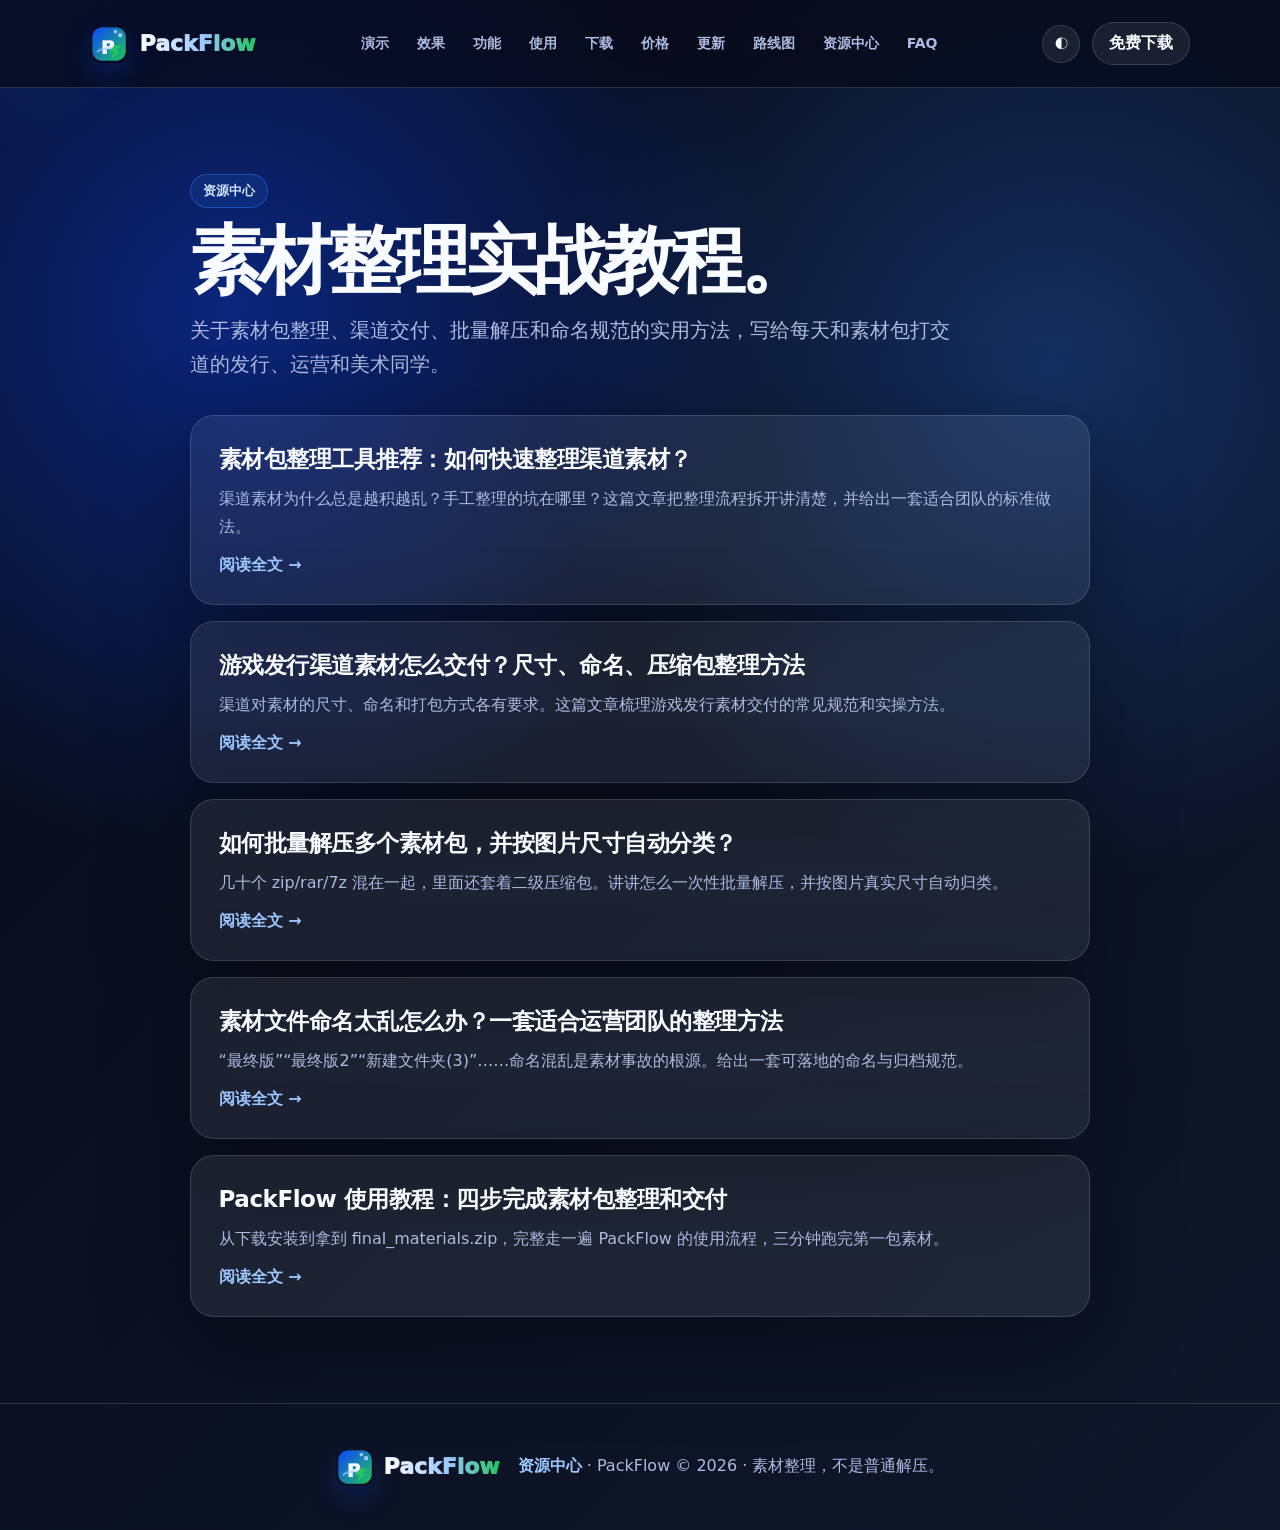
==== blog/index.html @ f9becc77 "Add blog resource center with five SEO tutorial articles - New /blog/ index plus 5 tutorial articles" ====
<!doctype html>
<html lang="zh-CN">
<head>
  <meta charset="utf-8" />
  <meta name="viewport" content="width=device-width, initial-scale=1" />
  <title>PackFlow 资源中心 - 素材整理、渠道交付与批量解压教程</title>
  <meta name="description" content="PackFlow 资源中心提供素材包整理、渠道素材交付、批量解压、图片尺寸分类、文件命名规范等教程，帮助游戏发行和运营团队提升素材交付效率。" />
  <meta name="keywords" content="素材整理教程,渠道素材交付,批量解压教程,图片尺寸分类,素材命名规范,PackFlow 资源中心" />
  <meta name="robots" content="index,follow" />
  <link rel="canonical" href="https://packflow.hnchpower.cn/blog" />
  <meta property="og:type" content="website" />
  <meta property="og:site_name" content="PackFlow" />
  <meta property="og:locale" content="zh_CN" />
  <meta property="og:title" content="PackFlow 资源中心 - 素材整理、渠道交付与批量解压教程" />
  <meta property="og:description" content="素材包整理、渠道素材交付、批量解压、图片尺寸分类、文件命名规范等实用教程。" />
  <meta property="og:url" content="https://packflow.hnchpower.cn/blog" />
  <meta property="og:image" content="https://packflow.hnchpower.cn/public/icon-512.png" />
  <meta name="twitter:card" content="summary" />
  <meta name="twitter:title" content="PackFlow 资源中心" />
  <meta name="twitter:description" content="素材整理、渠道交付与批量解压教程合集。" />
  <meta name="twitter:image" content="https://packflow.hnchpower.cn/public/icon-512.png" />
  <meta name="theme-color" content="#070b1a" />
  <link rel="icon" type="image/svg+xml" href="/public/favicon.svg" />
  <link rel="apple-touch-icon" href="/public/icon-512.png" />
  <link rel="stylesheet" href="/styles.css" />
  <script type="application/ld+json">
  {
    "@context": "https://schema.org",
    "@type": "CollectionPage",
    "name": "PackFlow 资源中心",
    "url": "https://packflow.hnchpower.cn/blog",
    "description": "素材包整理、渠道素材交付、批量解压、图片尺寸分类、文件命名规范等教程合集。",
    "inLanguage": "zh-CN",
    "isPartOf": { "@type": "WebSite", "name": "PackFlow", "url": "https://packflow.hnchpower.cn/" }
  }
  </script>
</head>
<body>
  <div class="cursor-glow" aria-hidden="true"></div>
  <header class="nav">
    <a class="brand" href="/" aria-label="PackFlow 首页"><img class="brand-icon" src="/public/icon-512.png" alt="" /><span class="brand-word">PackFlow</span></a>
    <nav class="nav-links">
      <a href="/#demo">演示</a><a href="/#result">效果</a><a href="/features">功能</a><a href="/guide">使用</a><a href="/download">下载</a><a href="/pricing">价格</a><a href="/changelog">更新</a><a href="/roadmap">路线图</a><a href="/blog">资源中心</a><a href="/faq">FAQ</a>
    </nav>
    <div class="nav-actions"><button id="themeToggle" class="icon-btn" aria-label="切换主题">◐</button><a class="btn small" href="/download">免费下载</a></div>
  </header>
  <main class="page">
    <p class="eyebrow">资源中心</p>
    <h1>素材整理实战教程。</h1>
    <p class="page-lead">关于素材包整理、渠道交付、批量解压和命名规范的实用方法，写给每天和素材包打交道的发行、运营和美术同学。</p>
    <div class="blog-list">
      <a href="/blog/material-package-sorting">
        <h2>素材包整理工具推荐：如何快速整理渠道素材？</h2>
        <p>渠道素材为什么总是越积越乱？手工整理的坑在哪里？这篇文章把整理流程拆开讲清楚，并给出一套适合团队的标准做法。</p>
        <span>阅读全文 →</span>
      </a>
      <a href="/blog/game-channel-material-delivery">
        <h2>游戏发行渠道素材怎么交付？尺寸、命名、压缩包整理方法</h2>
        <p>渠道对素材的尺寸、命名和打包方式各有要求。这篇文章梳理游戏发行素材交付的常见规范和实操方法。</p>
        <span>阅读全文 →</span>
      </a>
      <a href="/blog/batch-unzip-size-classify">
        <h2>如何批量解压多个素材包，并按图片尺寸自动分类？</h2>
        <p>几十个 zip/rar/7z 混在一起，里面还套着二级压缩包。讲讲怎么一次性批量解压，并按图片真实尺寸自动归类。</p>
        <span>阅读全文 →</span>
      </a>
      <a href="/blog/material-file-naming">
        <h2>素材文件命名太乱怎么办？一套适合运营团队的整理方法</h2>
        <p>“最终版”“最终版2”“新建文件夹(3)”……命名混乱是素材事故的根源。给出一套可落地的命名与归档规范。</p>
        <span>阅读全文 →</span>
      </a>
      <a href="/blog/packflow-tutorial">
        <h2>PackFlow 使用教程：四步完成素材包整理和交付</h2>
        <p>从下载安装到拿到 final_materials.zip，完整走一遍 PackFlow 的使用流程，三分钟跑完第一包素材。</p>
        <span>阅读全文 →</span>
      </a>
    </div>
  </main>
  <footer class="site-footer"><span class="footer-brand"><img class="brand-icon" src="/public/icon-512.png" alt="" /><span class="brand-word">PackFlow</span></span><p><a href="/blog">资源中心</a> · PackFlow &copy; 2026 · 素材整理，不是普通解压。</p></footer>
  <script src="/app.js"></script>
</body>
</html>
---- styles.css ----
﻿:root{
  --bg:#070b1a;--bg2:#0F172A;--card:rgba(255,255,255,.075);--line:rgba(255,255,255,.14);--text:#f8fbff;--muted:#aebbe0;--cyan:#2A7CFF;--purple:#0D47FF;--green:#22C55E;--orange:#ffb453;--shadow:0 28px 90px rgba(0,0,0,.35);--radius:28px
}
[data-theme="light"]{--bg:#f6f8ff;--bg2:#eef3ff;--card:rgba(255,255,255,.86);--line:rgba(35,48,90,.14);--text:#10172f;--muted:#607098;--shadow:0 24px 70px rgba(43,55,100,.16)}


/* v8: no full-screen intro; only homepage hero text keeps a light block-drop motion */
.hero-title{perspective:900px}
.title-block{
  display:inline-block;
}
.hero-title-live .title-block{
  opacity:0;
  filter:blur(8px);
  transform:translateY(-70px) rotate(-4deg) scale(.98);
  animation:titleBlockIn .85s cubic-bezier(.18,.85,.22,1.16) forwards;
}
.hero-title-live .title-block.t1{animation-delay:.12s}
.hero-title-live .title-block.t2{animation-delay:.26s}
.hero-title-live .title-block.t3{animation-delay:.40s}
@keyframes titleBlockIn{
  0%{opacity:0;filter:blur(10px);transform:translateY(-90px) rotate(-7deg) scale(.96)}
  74%{opacity:1;filter:blur(0);transform:translateY(7px) rotate(1deg) scale(1.03)}
  100%{opacity:1;filter:blur(0);transform:translateY(0) rotate(0) scale(1)}
}

*{box-sizing:border-box}html{scroll-behavior:smooth}body{margin:0;font-family:Inter,ui-sans-serif,system-ui,-apple-system,BlinkMacSystemFont,"Segoe UI","Microsoft YaHei",Arial,sans-serif;background:radial-gradient(circle at 18% 20%,rgba(13,71,255,.42),transparent 34%),radial-gradient(circle at 82% 24%,rgba(42,124,255,.28),transparent 33%),linear-gradient(135deg,var(--bg),var(--bg2));color:var(--text);min-height:100vh;overflow-x:hidden}.cursor-glow{position:fixed;width:320px;height:320px;border-radius:50%;background:radial-gradient(circle,rgba(42,124,255,.18),transparent 68%);pointer-events:none;z-index:0;transform:translate(-50%,-50%);opacity:.8}.nav{position:sticky;top:0;z-index:20;display:flex;align-items:center;justify-content:space-between;padding:22px 7vw;background:rgba(7,11,26,.72);backdrop-filter:blur(18px);border-bottom:1px solid var(--line)}[data-theme="light"] .nav{background:rgba(246,248,255,.74)}.brand{display:flex;align-items:center;gap:12px;color:var(--text);text-decoration:none;font-weight:900}.brand span{width:34px;height:34px;display:grid;place-items:center;border-radius:12px;background:linear-gradient(135deg,var(--purple),var(--cyan));box-shadow:0 12px 30px rgba(42,124,255,.2)}.nav-links{display:flex;gap:28px}.nav-links a{color:var(--muted);text-decoration:none;font-weight:700;font-size:14px}.nav-links a:hover{color:var(--text)}.nav-actions{display:flex;align-items:center;gap:12px}.icon-btn{width:38px;height:38px;border-radius:50%;border:1px solid var(--line);background:var(--card);color:var(--text);cursor:pointer}.btn{display:inline-flex;align-items:center;justify-content:center;gap:8px;padding:13px 20px;border-radius:16px;border:1px solid var(--line);color:var(--text);text-decoration:none;font-weight:900;background:var(--card);cursor:pointer;transition:.22s transform,.22s border-color,.22s box-shadow}.btn:hover{transform:translateY(-2px);border-color:rgba(42,124,255,.55);box-shadow:0 16px 34px rgba(42,124,255,.12)}.btn.primary{background:linear-gradient(135deg,#0D47FF,#2A7CFF);border:0}.btn.small{padding:10px 16px;border-radius:999px}.btn.ghost{background:rgba(255,255,255,.06)}main{position:relative;z-index:1}.hero{min-height:760px;display:grid;grid-template-columns:minmax(0,1.02fr) minmax(440px,.9fr);gap:70px;align-items:center;padding:100px 7vw 70px}.eyebrow{display:inline-flex;margin:0 0 18px;padding:7px 12px;border-radius:999px;border:1px solid rgba(13,71,255,.45);background:rgba(13,71,255,.13);color:#c9d7ff;font-weight:800;font-size:13px}.hero h1,.page h1{font-size:clamp(46px,6.7vw,92px);line-height:.93;margin:0;letter-spacing:-.07em}.hero h1 span{background:linear-gradient(90deg,#fff,#9CC7FF,#2A7CFF);-webkit-background-clip:text;color:transparent}[data-theme="light"] .hero h1 span{background:linear-gradient(90deg,#1b2450,#2A7CFF,#0D47FF);-webkit-background-clip:text;color:transparent}.lead{margin:28px 0 0;color:var(--muted);font-size:20px;line-height:1.75;max-width:670px}.hero-actions{display:flex;gap:14px;margin-top:30px}.mini-stats{display:flex;gap:16px;margin-top:32px}.mini-stats div{min-width:118px;padding:18px;border-radius:18px;background:var(--card);border:1px solid var(--line)}.mini-stats strong{display:block;font-size:22px}.mini-stats span{display:block;margin-top:6px;color:var(--muted);font-size:12px}.hero-panel{border:1px solid var(--line);border-radius:30px;background:linear-gradient(180deg,rgba(255,255,255,.14),rgba(255,255,255,.06));box-shadow:var(--shadow);overflow:hidden;padding:24px}.window-top{display:flex;align-items:center;gap:8px;margin-bottom:22px}.window-top i{width:10px;height:10px;border-radius:50%}.window-top i:nth-child(1){background:#ff6557}.window-top i:nth-child(2){background:#ffbd2e}.window-top i:nth-child(3){background:#2bd46f}.window-top span{margin-left:auto;color:var(--muted);font-weight:800}.input-line{display:grid;grid-template-columns:84px 1fr 58px;gap:10px;align-items:center;margin-bottom:12px}.input-line em{font-style:normal;color:var(--muted);font-weight:800;font-size:13px}.input-line b{background:#fff;color:#111827;border-radius:12px;padding:13px 16px;font-size:13px;white-space:nowrap;overflow:hidden;text-overflow:ellipsis}.input-line button{height:42px;border:0;border-radius:12px;font-weight:900}.checks{padding:18px;border-radius:18px;background:#071026;margin:18px 0}.checks p{margin:10px 0;font-weight:800}.fake-log{padding:18px;border-radius:18px;background:#040815;color:#d6e1ff;font-family:ui-monospace,SFMono-Regular,Menlo,monospace;font-size:13px;line-height:1.8}.section-head{text-align:center;margin-bottom:32px}.section-head h2,.download h2{font-size:clamp(34px,4.2vw,60px);line-height:1;margin:0;letter-spacing:-.045em}.section-head.inline{display:flex;align-items:end;justify-content:space-between;text-align:left}.section-head.inline p:last-child{max-width:320px;color:var(--muted);line-height:1.7}.worker-demo,.before-after,.compact-section,.page{padding:86px 7vw}.worker-demo{padding-top:40px}.demo-grid{display:grid;grid-template-columns:320px 1fr;gap:24px;align-items:stretch}.drop-zone{border:1px dashed rgba(42,124,255,.48);border-radius:28px;background:rgba(255,255,255,.07);padding:30px;display:flex;flex-direction:column;justify-content:center;min-height:430px;box-shadow:var(--shadow)}.drop-zone.active{box-shadow:0 0 0 3px rgba(42,124,255,.18),0 22px 70px rgba(42,124,255,.15)}.drop-icon{font-size:62px;filter:drop-shadow(0 18px 24px rgba(0,0,0,.3));animation:floaty 3s ease-in-out infinite}.drop-zone h3{font-size:28px;margin:18px 0 8px}.drop-zone p{color:var(--muted);line-height:1.6;margin:0 0 24px}.factory{position:relative;min-height:430px;border:1px solid var(--line);border-radius:30px;background:linear-gradient(180deg,rgba(255,255,255,.12),rgba(255,255,255,.045));overflow:hidden;box-shadow:var(--shadow)}.factory:before{content:"";position:absolute;inset:0;background-image:linear-gradient(rgba(255,255,255,.04) 1px,transparent 1px),linear-gradient(90deg,rgba(255,255,255,.04) 1px,transparent 1px);background-size:48px 48px;mask-image:linear-gradient(to bottom,#000,transparent 90%)}.factory-track{position:absolute;left:5%;right:5%;top:238px;height:8px;border-radius:999px;background:linear-gradient(90deg,rgba(13,71,255,.65),rgba(42,124,255,.7),rgba(34,197,94,.75))}.messy-packs{position:absolute;left:38px;top:52px;display:flex;gap:9px;transform:rotate(-4deg)}.pack{display:grid;place-items:center;width:52px;height:44px;border-radius:12px;background:#ffbd4a;color:#10172f;font-weight:950;box-shadow:0 14px 22px rgba(0,0,0,.24)}.pack.rar{background:#fe6b8b}.pack.seven{background:#8b5cf6;color:white}.stage{position:absolute;top:140px;width:140px;padding:16px;border-radius:18px;background:rgba(4,8,21,.74);border:1px solid var(--line);text-align:center;transition:.25s transform,.25s border-color,.25s background}.stage:before{content:attr(data-step);display:grid;place-items:center;width:28px;height:28px;border-radius:50%;background:linear-gradient(135deg,var(--purple),var(--cyan));margin:-30px auto 8px;font-weight:900}.stage b{display:block;font-size:18px}.stage small{display:block;color:var(--muted);margin-top:6px}.stage.on{transform:translateY(-10px) scale(1.04);border-color:rgba(42,124,255,.8);background:rgba(42,124,255,.11)}.s1{left:12%}.s2{left:34%}.s3{left:56%}.s4{left:78%;transform:translateX(-20%)}.worker{position:absolute;width:44px;height:74px;transition:1s left,1s top,1s transform}.worker i{position:absolute;display:block}.head{width:24px;height:24px;border-radius:50%;background:#ffd3a3;left:10px;top:0}.body{width:34px;height:36px;border-radius:14px 14px 10px 10px;background:linear-gradient(135deg,#2A7CFF,#0D47FF);left:5px;top:23px}.arm{width:38px;height:8px;background:#ffd3a3;border-radius:999px;left:22px;top:32px;transform-origin:left center;animation:workarm .55s ease-in-out infinite alternate}.leg{width:30px;height:8px;background:#24304e;border-radius:999px;left:7px;top:63px}.worker-a{left:80px;top:282px}.worker-b{left:312px;top:282px}.worker-c{left:560px;top:282px}.factory.running .worker-a{animation:moveA 5.2s ease-in-out forwards}.factory.running .worker-b{animation:moveB 5.2s ease-in-out forwards}.factory.running .worker-c{animation:moveC 5.2s ease-in-out forwards}.size-tags{position:absolute;left:55%;top:52px;display:flex;flex-direction:column;gap:8px;opacity:.45;transition:.4s}.size-tags span{padding:8px 12px;border-radius:999px;background:rgba(42,124,255,.14);border:1px solid rgba(42,124,255,.22);font-weight:900;font-size:12px}.factory.running .size-tags{opacity:1;animation:pop .8s ease 2.5s both}.final-box{position:absolute;right:42px;bottom:42px;padding:18px 22px;border-radius:20px;background:linear-gradient(135deg,#22C55E,#2A7CFF);color:#061221;font-weight:950;box-shadow:0 20px 40px rgba(34,197,94,.18);opacity:.35;transform:scale(.92);transition:.5s}.factory.done .final-box{opacity:1;transform:scale(1.05)}.champagne{position:absolute;right:190px;bottom:68px;font-size:32px;opacity:0;transform:rotate(-20deg) scale(.6)}.factory.done .champagne{animation:cheers .8s ease forwards}.confetti{position:absolute;right:120px;bottom:128px;width:160px;height:140px;pointer-events:none}.confetti i{position:absolute;width:8px;height:14px;border-radius:4px;background:var(--cyan);opacity:0}.confetti i:nth-child(2){background:#ffbd4a;left:40px}.confetti i:nth-child(3){background:#ff5d8f;left:74px}.confetti i:nth-child(4){background:#22C55E;left:108px}.confetti i:nth-child(5){background:#8b5cf6;left:138px}.confetti i:nth-child(6){background:#fff;left:20px}.factory.done .confetti i{animation:confetti 1.1s ease forwards}.stepper{display:grid;grid-template-columns:repeat(4,1fr);gap:12px;margin-top:18px}.stepper span{padding:14px;border-radius:16px;background:var(--card);border:1px solid var(--line);color:var(--muted);font-weight:900;text-align:center}.stepper span.active{color:var(--text);border-color:rgba(42,124,255,.55);box-shadow:0 10px 28px rgba(42,124,255,.1)}.demo-log{min-height:104px;margin:14px 0 0;padding:18px;border-radius:20px;background:#040815;color:#dbeafe;border:1px solid var(--line);font-family:ui-monospace,SFMono-Regular,Menlo,monospace;white-space:pre-wrap}.compare{display:grid;grid-template-columns:1fr 1fr;gap:22px}.side{padding:24px;border-radius:26px;background:var(--card);border:1px solid var(--line);box-shadow:var(--shadow);overflow:hidden}.side h3{margin:0 0 16px;font-size:24px}.side pre,.tree{margin:0;padding:20px;border-radius:18px;background:#040815;color:#dbeafe;line-height:1.8;overflow:auto}.bad h3{color:#ffb453}.good h3{color:#22C55E}.cards.three{display:grid;grid-template-columns:repeat(3,1fr);gap:20px}.card{display:block;padding:26px;border-radius:24px;background:var(--card);border:1px solid var(--line);color:var(--text);text-decoration:none;box-shadow:var(--shadow)}.card h3{margin:0 0 10px;font-size:24px}.card p{color:var(--muted);line-height:1.7}.card span{font-weight:900;color:#9CC7FF}.download{text-align:center}.download p{color:var(--muted)}footer{text-align:center;color:var(--muted);padding:44px 7vw;border-top:1px solid var(--line)}.reveal{opacity:0;transform:translateY(24px);transition:.7s ease}.reveal.visible{opacity:1;transform:translateY(0)}.page{max-width:1080px;margin:0 auto;min-height:70vh}.page h1{font-size:clamp(42px,6vw,74px);margin-bottom:38px}.feature-list{display:grid;grid-template-columns:repeat(2,1fr);gap:18px}.feature-list article,.timeline div,.faq details{padding:24px;border-radius:22px;background:var(--card);border:1px solid var(--line)}.feature-list h3,.timeline h3{font-size:24px;margin:0 0 10px}.feature-list p,.timeline p,.faq p{color:var(--muted);line-height:1.75}.timeline{display:grid;gap:18px}.timeline b{display:inline-grid;place-items:center;width:44px;height:44px;border-radius:14px;background:linear-gradient(135deg,var(--purple),var(--cyan));margin-bottom:12px}.faq{display:grid;gap:14px}.faq summary{cursor:pointer;font-size:20px;font-weight:900}.faq p{margin-bottom:0}@keyframes floaty{50%{transform:translateY(-10px)}}@keyframes workarm{to{transform:rotate(26deg)}}@keyframes pop{from{transform:scale(.86);opacity:0}to{transform:scale(1);opacity:1}}@keyframes cheers{to{opacity:1;transform:rotate(-8deg) scale(1)}}@keyframes confetti{0%{opacity:0;transform:translateY(0) rotate(0)}20%{opacity:1}100%{opacity:0;transform:translateY(-120px) rotate(220deg)}}@keyframes moveA{0%{left:80px;top:282px}45%{left:235px;top:278px}100%{left:372px;top:282px}}@keyframes moveB{0%{left:312px;top:282px}50%{left:470px;top:278px}100%{left:610px;top:282px}}@keyframes moveC{0%{left:560px;top:282px}70%{left:705px;top:278px}100%{left:790px;top:282px}}@media(max-width:980px){.hero,.demo-grid,.compare,.cards.three,.feature-list{grid-template-columns:1fr}.hero{min-height:auto;padding-top:76px}.nav-links{display:none}.hero-panel{order:-1}.stepper{grid-template-columns:1fr 1fr}.factory{min-height:520px}.stage{width:120px}.s1{left:6%}.s2{left:30%}.s3{left:53%}.s4{left:77%}.section-head.inline{display:block}.input-line{grid-template-columns:1fr}.input-line button{display:none}}@media(max-width:560px){.hero h1{font-size:48px}.hero-actions,.mini-stats{flex-direction:column}.stepper{grid-template-columns:1fr}.worker-demo,.before-after,.compact-section,.page,.hero{padding-left:20px;padding-right:20px}.factory{display:none}.demo-grid{display:block}.drop-zone{min-height:280px}}


.page h1 span{background:linear-gradient(90deg,#fff,#9CC7FF,#2A7CFF);-webkit-background-clip:text;color:transparent}
[data-theme="light"] .page h1 span{background:linear-gradient(90deg,#1b2450,#2A7CFF,#0D47FF);-webkit-background-clip:text;color:transparent}
.page-lead{margin:-20px 0 34px;color:var(--muted);font-size:20px;line-height:1.7;max-width:760px}
.pricing-preview{padding-top:30px}
.price-mini-grid{display:grid;grid-template-columns:repeat(3,1fr);gap:18px;margin:0 auto 24px;max-width:980px}
.price-mini{padding:24px;border-radius:24px;background:var(--card);border:1px solid var(--line);box-shadow:var(--shadow)}
.price-mini b{display:block;color:var(--muted);font-size:14px}
.price-mini strong{display:block;font-size:34px;margin:10px 0;letter-spacing:-.04em}
.price-mini p{margin:0;color:var(--muted);line-height:1.6}
.price-mini.highlight{border-color:rgba(42,124,255,.55);background:linear-gradient(180deg,rgba(42,124,255,.13),rgba(255,255,255,.06))}
.center-actions{display:flex;gap:14px;justify-content:center;flex-wrap:wrap}
.pricing-page{max-width:1240px}
.pricing-grid{display:grid;grid-template-columns:repeat(3,1fr);gap:22px;margin:38px 0}
.price-card{position:relative;padding:28px;border-radius:28px;background:var(--card);border:1px solid var(--line);box-shadow:var(--shadow)}
.price-card.featured{border-color:rgba(42,124,255,.72);background:linear-gradient(180deg,rgba(42,124,255,.16),rgba(13,71,255,.08))}
.badge{position:absolute;right:22px;top:22px;padding:7px 11px;border-radius:999px;background:linear-gradient(135deg,var(--purple),var(--cyan));font-size:12px;font-weight:950}
.plan-top h2{margin:0;font-size:32px}
.plan-top p{margin:8px 0 0;color:var(--muted)}
.price{margin:24px 0;font-size:48px;font-weight:950;letter-spacing:-.05em}
.price small{font-size:16px;color:var(--muted);letter-spacing:0}
.btn.full{width:100%;margin-bottom:22px}
.price-card ul{list-style:none;padding:0;margin:0;display:grid;gap:12px}
.price-card li{color:var(--muted);line-height:1.5}
.price-card li:before{content:"+";color:#22C55E;font-weight:950;margin-right:8px}
.pay-note{margin:34px 0 0;padding:28px;border-radius:28px;background:var(--card);border:1px solid var(--line)}
.pay-note h2{margin:0 0 10px;font-size:30px}
.pay-note p{margin:0;color:var(--muted);line-height:1.8}
@media(max-width:980px){.price-mini-grid,.pricing-grid{grid-template-columns:1fr}}

/* v10 product trust / conversion sections */
.trust-strip{display:flex;flex-wrap:wrap;gap:10px;margin-top:18px}
.trust-strip span{padding:9px 12px;border-radius:999px;background:rgba(42,124,255,.08);border:1px solid rgba(42,124,255,.22);color:var(--muted);font-size:13px;font-weight:800}
.real-proof{padding:70px 7vw 20px}
.proof-grid{display:grid;grid-template-columns:1fr 1fr;gap:22px}
.proof-card{position:relative;padding:28px;border-radius:28px;background:var(--card);border:1px solid var(--line);box-shadow:var(--shadow);overflow:hidden}
.proof-label{display:inline-flex;padding:7px 12px;border-radius:999px;font-weight:950;font-size:12px;margin-bottom:12px}
.bad-label{background:rgba(255,180,83,.16);color:#ffca7a;border:1px solid rgba(255,180,83,.28)}
.good-label{background:rgba(34,197,94,.14);color:#8dffc4;border:1px solid rgba(34,197,94,.28)}
.proof-card h3{font-size:30px;margin:0 0 10px}
.proof-card p{color:var(--muted);line-height:1.7}
.folder-mock{display:grid;gap:10px;margin-top:18px;padding:18px;border-radius:20px;background:#040815;border:1px solid var(--line);font-family:ui-monospace,SFMono-Regular,Menlo,monospace}
.folder-mock b{color:#fff;margin-bottom:4px}
.folder-mock span{padding:9px 10px;border-radius:12px;background:rgba(255,255,255,.06);color:#dbeafe;overflow:hidden;text-overflow:ellipsis;white-space:nowrap}
.folder-mock.clean span:before{content:"✓";color:#22C55E;font-weight:950}
.folder-mock.messy span:before{content:"•";color:#ffb453;font-weight:950}
.download-panel{display:grid;grid-template-columns:1fr auto;gap:22px;align-items:center;max-width:980px;margin:24px auto;padding:28px;border-radius:28px;background:var(--card);border:1px solid var(--line);box-shadow:var(--shadow);text-align:left}
.download-panel h3{font-size:28px;margin:0 0 14px}
.download-panel ul{margin:0;padding-left:18px;color:var(--muted);line-height:1.9}
.download-actions{display:grid;gap:12px;min-width:180px}
.security-note{max-width:980px;margin:18px auto 0;padding:20px;border-radius:22px;background:rgba(255,180,83,.08);border:1px solid rgba(255,180,83,.22);text-align:left}
.security-note b{color:#ffd08a}
.security-note p{margin:8px 0 0;line-height:1.7}
.roadmap-teaser{padding-top:18px}
.roadmap-mini{display:flex;gap:12px;flex-wrap:wrap;justify-content:center;margin-bottom:22px}
.roadmap-mini span{padding:12px 15px;border-radius:16px;background:var(--card);border:1px solid var(--line);color:var(--muted);font-weight:900}
.changelog ul{color:var(--muted);line-height:1.9}
.roadmap-grid{display:grid;grid-template-columns:repeat(3,1fr);gap:18px;margin-top:36px}
.roadmap-grid article{padding:24px;border-radius:24px;background:var(--card);border:1px solid var(--line);box-shadow:var(--shadow)}
.roadmap-grid span{display:inline-grid;place-items:center;width:44px;height:44px;border-radius:14px;background:linear-gradient(135deg,var(--purple),var(--cyan));font-weight:950;margin-bottom:14px}
.roadmap-grid h3{font-size:24px;margin:0 0 10px}
.roadmap-grid p{margin:0;color:var(--muted);line-height:1.7}
@media(max-width:980px){.proof-grid,.download-panel,.roadmap-grid{grid-template-columns:1fr}.download-actions{min-width:0}.nav-links{gap:14px}}

/* v11 fixed download page */
.download-page{max-width:1180px}
.release-card{display:grid;grid-template-columns:1fr 260px;gap:26px;align-items:center;margin:34px 0;padding:30px;border-radius:30px;background:var(--card);border:1px solid var(--line);box-shadow:var(--shadow)}
.release-card h2,.checksum-card h2,.release-steps h2{font-size:34px;margin:0 0 12px}
.release-card p,.checksum-card p{color:var(--muted);line-height:1.8}
.release-card dl{display:grid;grid-template-columns:110px 1fr;gap:12px;margin:22px 0 0}
.release-card dt{color:var(--muted);font-weight:900}
.release-card dd{margin:0;color:var(--text);font-weight:800}
.release-actions{display:grid;gap:12px}
.checksum-card{margin:24px 0;padding:28px;border-radius:28px;background:var(--card);border:1px solid var(--line);box-shadow:var(--shadow)}
.checksum-card code{display:block;padding:16px;border-radius:16px;background:#040815;color:#9CC7FF;word-break:break-all;font-family:ui-monospace,SFMono-Regular,Menlo,monospace}
.code-help{margin-top:18px}
.code-help pre{padding:16px;border-radius:16px;background:#040815;color:#dbeafe;overflow:auto}
.security-note.big{max-width:none}
.release-steps{margin-top:34px}
@media(max-width:980px){.release-card{grid-template-columns:1fr}.release-card dl{grid-template-columns:1fr}}

/* v13 download page refinement */
.release-card{grid-template-columns:1fr 300px}
.featured-download{padding:18px;border-radius:24px;background:linear-gradient(180deg,rgba(42,124,255,.16),rgba(13,71,255,.09));border:1px solid rgba(42,124,255,.28)}
.big-download{min-height:58px;font-size:16px;box-shadow:0 18px 42px rgba(42,124,255,.22)}
.featured-download small{display:block;text-align:center;color:var(--muted);font-weight:800;line-height:1.6}
.advanced-check{margin:22px 0}
.advanced-check details{border:1px solid var(--line);background:rgba(255,255,255,.055);border-radius:24px;overflow:hidden}
.advanced-check summary{list-style:none;cursor:pointer;display:flex;align-items:center;justify-content:space-between;gap:18px;padding:20px 24px;font-weight:950}
.advanced-check summary::-webkit-details-marker{display:none}
.advanced-check summary span{font-size:22px}
.advanced-check summary em{font-style:normal;color:#9CC7FF;font-size:13px;padding:8px 11px;border-radius:999px;background:rgba(42,124,255,.09);border:1px solid rgba(42,124,255,.2)}
.advanced-body{padding:0 24px 24px}
.advanced-body p{color:var(--muted);line-height:1.75;margin:0 0 14px}
.hash-row{display:grid;grid-template-columns:1fr auto;gap:12px;align-items:center}
.hash-row code{display:block;padding:14px 16px;border-radius:16px;background:#040815;color:#9CC7FF;word-break:break-all;font-family:ui-monospace,SFMono-Regular,Menlo,monospace}
.copy-btn{white-space:nowrap}
.code-help.compact{margin-top:14px}
.code-help.compact pre{margin:8px 0 0}
.soft-security{background:rgba(42,124,255,.06);border-color:rgba(42,124,255,.18)}
.soft-security b{color:#9beeff}
@media(max-width:980px){.release-card{grid-template-columns:1fr}.hash-row{grid-template-columns:1fr}}

/* PackFlow brand refresh */
.brand-icon{display:block;width:38px;height:38px;border-radius:10px;box-shadow:0 12px 26px rgba(13,71,255,.22)}
.brand .brand-word,.footer-brand .brand-word{display:inline;width:auto;height:auto;border-radius:0;box-shadow:none;font-size:22px;line-height:1;font-weight:950;letter-spacing:0;background:linear-gradient(90deg,#fff,#9CC7FF 55%,#22C55E);-webkit-background-clip:text;color:transparent}
[data-theme="light"] .brand-word{background:linear-gradient(90deg,#0F172A,#0D47FF 58%,#22C55E);-webkit-background-clip:text;color:transparent}
.nav{min-height:82px}
.btn.primary{background:linear-gradient(135deg,#0D47FF,#2A7CFF 58%,#22C55E);color:#fff}
.eyebrow{border-color:rgba(42,124,255,.45);background:rgba(42,124,255,.12);color:#cfe2ff}
.site-footer{display:flex;align-items:center;justify-content:center;gap:18px;flex-wrap:wrap;text-align:center;color:var(--muted);padding:44px 7vw;border-top:1px solid var(--line)}
.footer-brand{display:inline-flex;align-items:center;gap:10px}
.site-footer p{margin:0}
.download-brand-strip{display:flex;align-items:center;gap:18px;width:max-content;max-width:100%;margin:-18px 0 28px;padding:13px 16px;border:1px solid rgba(42,124,255,.28);border-radius:18px;background:linear-gradient(135deg,rgba(13,71,255,.16),rgba(34,197,94,.08));box-shadow:0 18px 40px rgba(13,71,255,.12)}
.download-brand-strip > span:not(.footer-brand){color:#9CC7FF;font-weight:900;font-size:13px;letter-spacing:.06em;text-transform:uppercase}
@media(max-width:560px){.brand-word{font-size:19px}.brand-icon{width:34px;height:34px}.site-footer{gap:10px}.download-brand-strip{width:100%;align-items:flex-start;flex-direction:column}}

/* blog / resource center */
.article-page{max-width:860px}
.article-page h1{font-size:clamp(32px,4.4vw,54px);line-height:1.12;letter-spacing:-.03em;margin-bottom:18px}
.article-meta{color:var(--muted);font-size:14px;margin-bottom:34px}
.article-body h2{font-size:26px;margin:44px 0 14px;letter-spacing:-.02em}
.article-body p{color:var(--muted);line-height:1.95;margin:14px 0}
.article-body ul,.article-body ol{color:var(--muted);line-height:1.95;padding-left:24px;margin:14px 0}
.article-body li{margin:8px 0}
.article-body strong{color:var(--text)}
.article-cta{margin-top:56px;padding:34px 30px;border-radius:26px;background:var(--card);border:1px solid var(--line);text-align:center}
.article-cta h2{margin:0 0 10px;font-size:26px}
.article-cta p{color:var(--muted);margin:0 0 22px;line-height:1.8}
.related-posts{margin-top:52px}
.related-posts h2{font-size:24px;margin:0 0 16px}
.related-grid{display:grid;grid-template-columns:repeat(3,1fr);gap:14px}
.related-grid a{display:block;padding:18px;border-radius:18px;background:var(--card);border:1px solid var(--line);color:var(--text);text-decoration:none;font-weight:800;line-height:1.55;font-size:15px;transition:.22s transform,.22s border-color}
.related-grid a:hover{transform:translateY(-2px);border-color:rgba(42,124,255,.55)}
.related-grid a span{display:block;margin-top:10px;color:#9CC7FF;font-weight:900;font-size:13px}
.blog-list{display:grid;gap:16px}
.blog-list a{display:block;padding:28px;border-radius:24px;background:var(--card);border:1px solid var(--line);color:var(--text);text-decoration:none;box-shadow:var(--shadow);transition:.22s transform,.22s border-color}
.blog-list a:hover{transform:translateY(-2px);border-color:rgba(42,124,255,.55)}
.blog-list h2{margin:0 0 10px;font-size:23px;letter-spacing:-.02em}
.blog-list p{color:var(--muted);line-height:1.75;margin:0}
.blog-list span{display:inline-block;margin-top:14px;font-weight:900;color:#9CC7FF}
.site-footer a{color:#9CC7FF;text-decoration:none;font-weight:800}
@media(max-width:980px){.related-grid{grid-template-columns:1fr}}
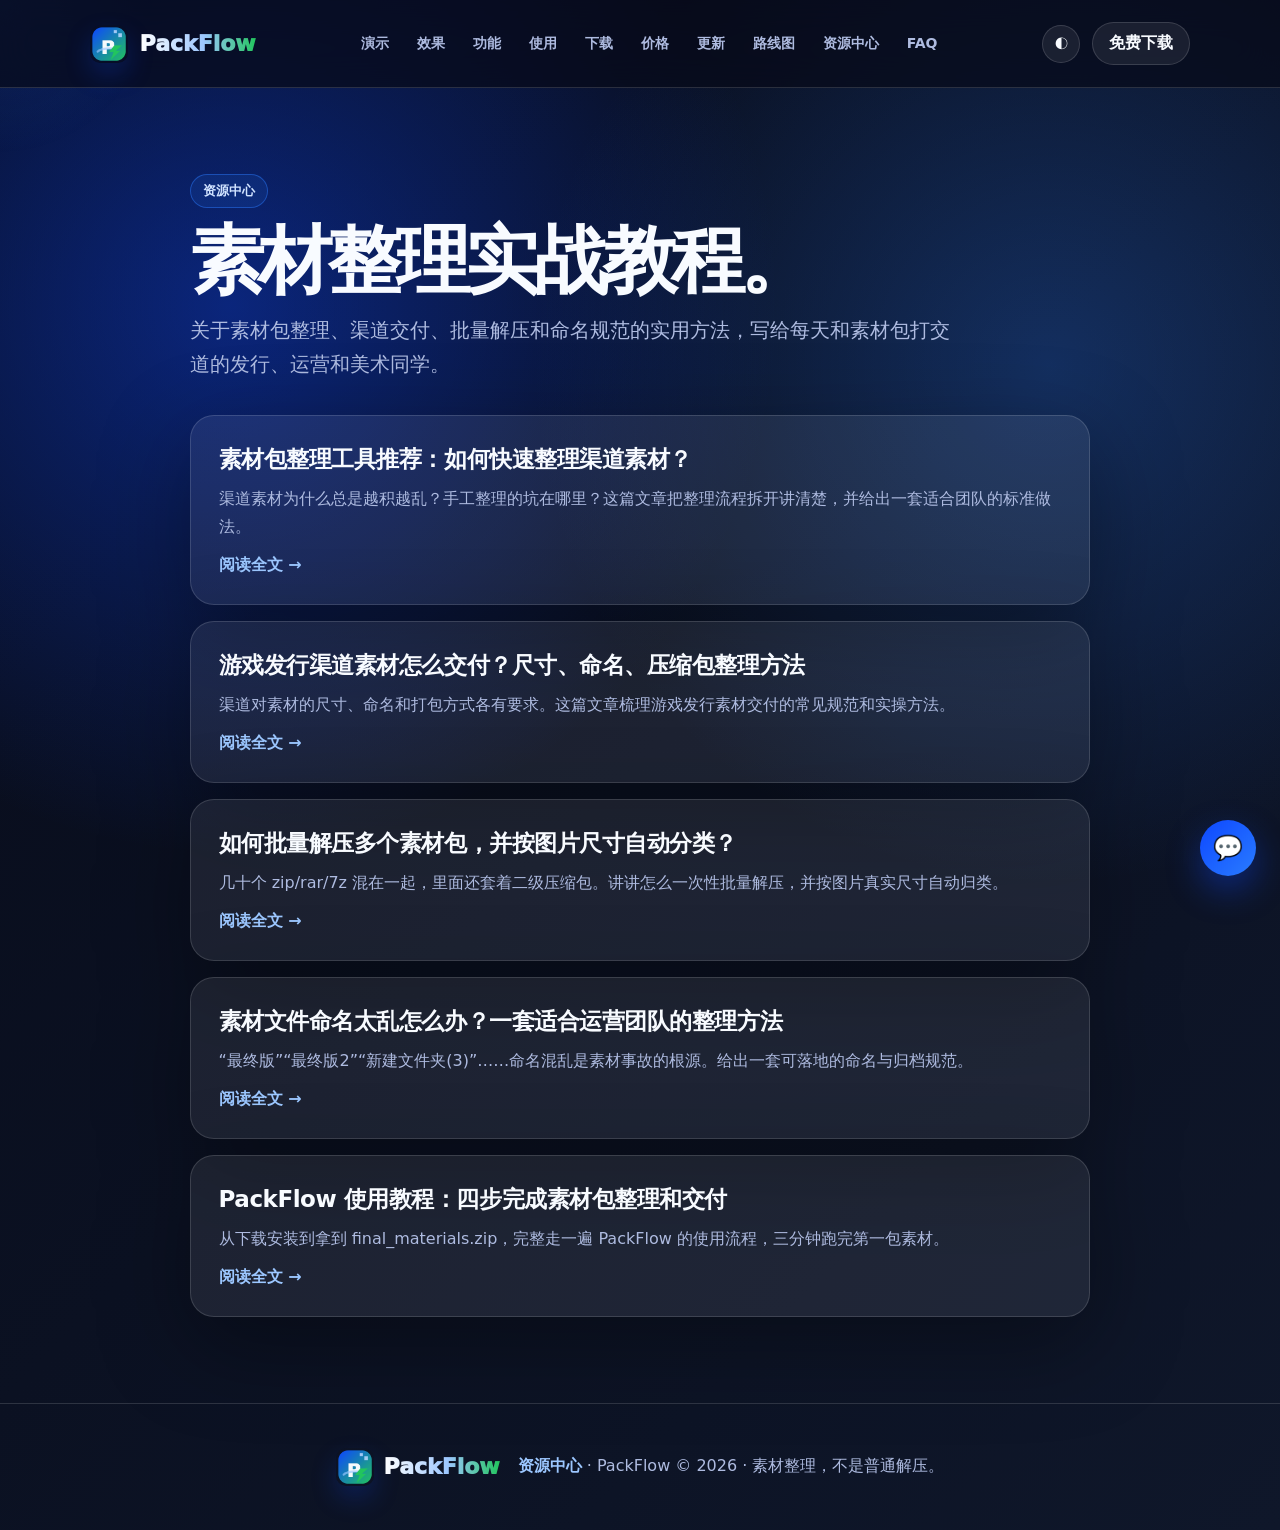
==== commit c3ed878f: "Inline Baidu Tongji snippet in page heads for tracker verification Co-authored-by: wangmiao033 <wang" ====
--- a/blog/index.html
+++ b/blog/index.html
@@ -33,6 +33,15 @@
     "inLanguage": "zh-CN",
     "isPartOf": { "@type": "WebSite", "name": "PackFlow", "url": "https://packflow.hnchpower.cn/" }
   }
+  </script>
+  <script>
+  var _hmt = _hmt || [];
+  (function() {
+    var hm = document.createElement("script");
+    hm.src = "https://hm.baidu.com/hm.js?7b126307f6faaf0b8c3baa1152a727f5";
+    var s = document.getElementsByTagName("script")[0];
+    s.parentNode.insertBefore(hm, s);
+  })();
   </script>
 </head>
 <body>
--- a/styles.css
+++ b/styles.css
@@ -169,3 +169,22 @@
 .blog-list span{display:inline-block;margin-top:14px;font-weight:900;color:#9CC7FF}
 .site-footer a{color:#9CC7FF;text-decoration:none;font-weight:800}
 @media(max-width:980px){.related-grid{grid-template-columns:1fr}}
+
+/* floating support widget */
+.support-fab{position:fixed;right:24px;bottom:24px;z-index:60;font-family:inherit}
+.support-fab-btn{display:grid;place-items:center;width:56px;height:56px;border-radius:50%;border:0;cursor:pointer;background:linear-gradient(135deg,#0D47FF,#2A7CFF);color:#fff;font-size:24px;box-shadow:0 14px 34px rgba(13,71,255,.4);transition:.22s transform,.22s box-shadow}
+.support-fab-btn:hover{transform:translateY(-3px);box-shadow:0 18px 40px rgba(13,71,255,.5)}
+.support-panel{position:absolute;right:0;bottom:70px;width:248px;padding:16px;border-radius:20px;background:var(--card);border:1px solid var(--line);box-shadow:0 24px 60px rgba(0,0,0,.38);backdrop-filter:blur(18px);opacity:0;transform:translateY(10px) scale(.96);pointer-events:none;transition:.22s opacity,.22s transform}
+.support-fab.open .support-panel{opacity:1;transform:translateY(0) scale(1);pointer-events:auto}
+.support-panel h3{margin:2px 0 12px;font-size:16px;color:var(--text)}
+.support-item{display:flex;align-items:center;gap:12px;width:100%;padding:12px;border-radius:14px;border:1px solid var(--line);background:rgba(255,255,255,.05);color:var(--text);text-decoration:none;cursor:pointer;font-weight:800;font-size:14px;transition:.2s border-color,.2s transform;text-align:left}
+.support-item+.support-item{margin-top:10px}
+.support-item:hover{border-color:rgba(42,124,255,.6);transform:translateY(-1px)}
+.support-item i{display:grid;place-items:center;width:36px;height:36px;border-radius:11px;font-style:normal;font-size:17px;flex:none}
+.support-item .mail-ic{background:rgba(42,124,255,.18);color:#9CC7FF}
+.support-item .wx-ic{background:rgba(34,197,94,.16);color:#4ade80}
+.support-item small{display:block;margin-top:2px;color:var(--muted);font-weight:600;font-size:12px;word-break:break-all}
+.support-tip{margin:10px 0 0;padding:9px 12px;border-radius:12px;background:rgba(34,197,94,.13);border:1px solid rgba(34,197,94,.3);color:#4ade80;font-size:12.5px;font-weight:800;display:none}
+.support-fab.tip-on .support-tip{display:block}
+[data-theme="light"] .support-item{background:rgba(13,71,255,.05)}
+@media(max-width:560px){.support-fab{right:14px;bottom:14px}.support-panel{width:228px}}
